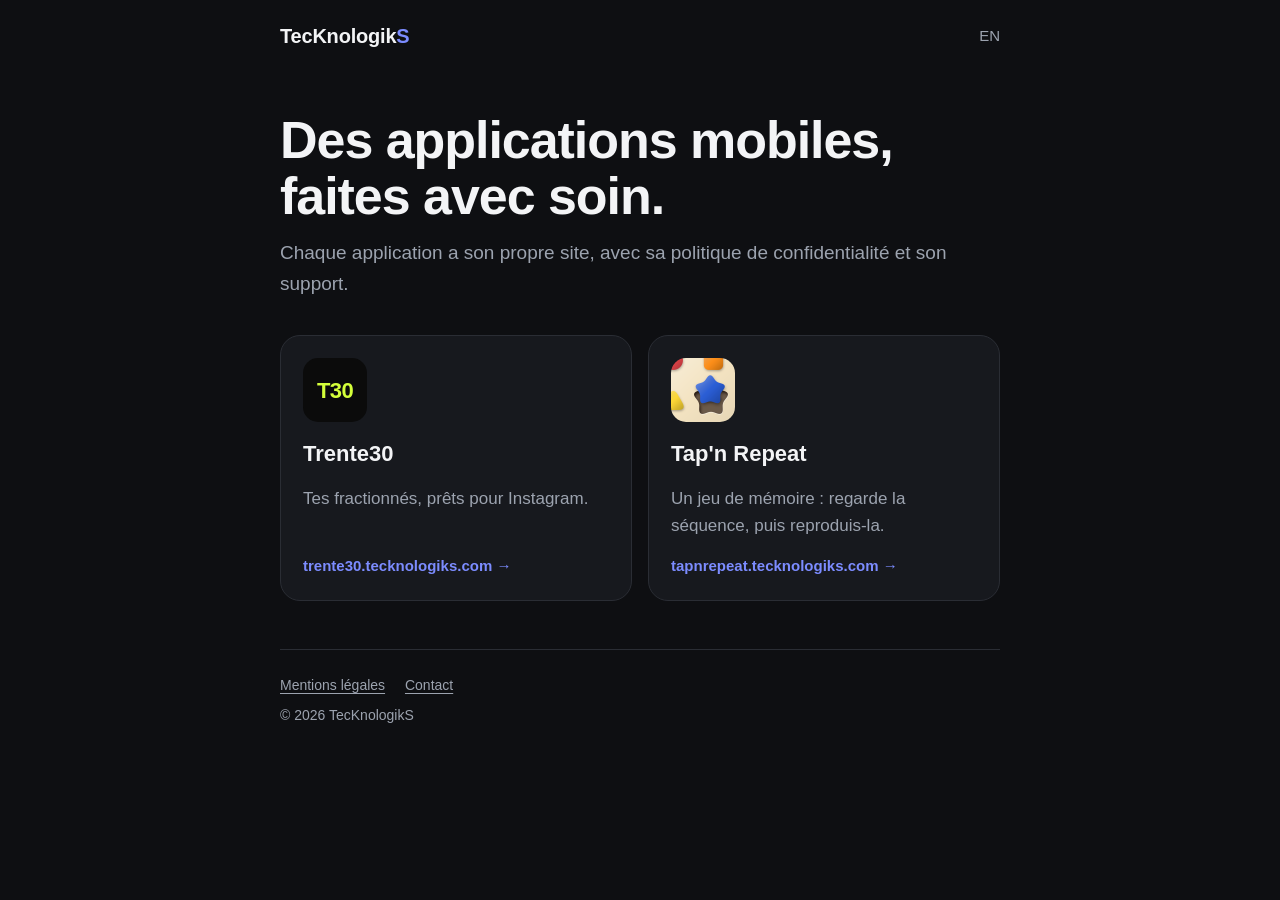
==== fr/index.html @ 54e723e6 "TKS-69: site vitrine tecknologiks.com (accueil FR/EN, mentions légales, app-ads.txt, GitHub Pages) C" ====
<!doctype html>
<html lang="fr">
<head>
  <meta charset="utf-8">
  <meta name="viewport" content="width=device-width, initial-scale=1, viewport-fit=cover">
  <title>TecKnologikS — applications mobiles</title>
  <meta name="description" content="TecKnologikS crée des applications mobiles : Trente30 et Tap'n Repeat.">
  <meta name="theme-color" content="#0e0f12">
  <link rel="alternate" hreflang="en" href="https://tecknologiks.com/">
  <link rel="alternate" hreflang="fr" href="https://tecknologiks.com/fr/">
  <link rel="alternate" hreflang="x-default" href="https://tecknologiks.com/">
  <link rel="stylesheet" href="../assets/style.css">
</head>
<body>
  <div class="wrap">
    <header class="site">
      <a class="brand" href="./">TecKnologik<span>S</span></a>
      <nav class="site" aria-label="Navigation">
        <a href="../" hreflang="en" lang="en">EN</a>
      </nav>
    </header>

    <main>
      <section class="hero">
        <h1>Des applications mobiles, faites avec soin.</h1>
        <p>Chaque application a son propre site, avec sa politique de confidentialité et son support.</p>
      </section>

      <section class="apps" aria-label="Applications">
        <a class="app" href="https://trente30.tecknologiks.com/fr/">
          <span class="icon text" aria-hidden="true">T30</span>
          <h2>Trente30</h2>
          <p>Tes fractionnés, prêts pour Instagram.</p>
          <span class="go">trente30.tecknologiks.com →</span>
        </a>
        <a class="app" href="https://tapnrepeat.tecknologiks.com/">
          <img class="icon" src="../assets/tapnrepeat.png" width="64" height="64" alt="">
          <h2>Tap'n Repeat</h2>
          <p>Un jeu de mémoire : regarde la séquence, puis reproduis-la.</p>
          <span class="go">tapnrepeat.tecknologiks.com →</span>
        </a>
      </section>
    </main>

    <footer class="site">
      <nav aria-label="Liens légaux">
        <a href="mentions-legales.html">Mentions légales</a>
        <a href="mailto:support@tecknologiks.com">Contact</a>
      </nav>
      <p>© 2026 TecKnologikS</p>
    </footer>
  </div>
</body>
</html>
---- assets/style.css ----
/* TecKnologikS site: a small hub that points to each app's own site.
   System fonts only, no third-party requests, no cookies. */

:root {
  --bg: #0e0f12;
  --surface: #17191e;
  --line: #2a2d34;
  --text: #f3f4f6;
  --muted: #9ca3af;
  --accent: #7c8cff;
  --radius: 20px;
  --max: 760px;
}

* { box-sizing: border-box; }
html { -webkit-text-size-adjust: 100%; }
body {
  margin: 0;
  background: var(--bg);
  color: var(--text);
  font-family: -apple-system, BlinkMacSystemFont, "Segoe UI", Roboto, Helvetica, Arial, sans-serif;
  font-size: 17px;
  line-height: 1.6;
}
a { color: var(--accent); text-underline-offset: 3px; }
a:focus-visible { outline: 2px solid var(--accent); outline-offset: 3px; }

.wrap { max-width: var(--max); margin: 0 auto; padding: 0 20px; }

header.site { display: flex; align-items: center; justify-content: space-between; padding: 20px 0; }
.brand { font-weight: 800; font-size: 20px; color: var(--text); text-decoration: none; letter-spacing: -0.01em; }
.brand span { color: var(--accent); }
nav.site a { color: var(--muted); text-decoration: none; margin-left: 16px; font-size: 15px; }
nav.site a:hover { color: var(--text); }

.hero { padding: 40px 0 28px; }
.hero h1 { font-size: clamp(32px, 8vw, 52px); line-height: 1.08; letter-spacing: -0.02em; margin: 0 0 14px; }
.hero p { color: var(--muted); font-size: 19px; margin: 0; }

.apps { display: grid; gap: 16px; margin: 8px 0 48px; }
@media (min-width: 600px) { .apps { grid-template-columns: 1fr 1fr; } }
.app {
  display: flex; flex-direction: column; gap: 14px;
  padding: 22px; border-radius: var(--radius);
  background: var(--surface); border: 1px solid var(--line);
  color: var(--text); text-decoration: none;
  transition: border-color .15s, transform .15s;
}
.app:hover { border-color: var(--accent); transform: translateY(-2px); }
.app .icon { width: 64px; height: 64px; border-radius: 15px; display: block; }
.app .icon.text {
  display: flex; align-items: center; justify-content: center;
  background: #0b0b0b; color: #d4ff3a; font-weight: 900; font-size: 22px; letter-spacing: -0.03em;
}
.app h2 { margin: 0; font-size: 22px; }
.app p { margin: 0; color: var(--muted); }
.app .go { margin-top: auto; color: var(--accent); font-weight: 600; font-size: 15px; }

.legal h1 { font-size: 32px; margin: 32px 0 8px; }
.legal h2 { font-size: 20px; margin: 28px 0 6px; }
.legal p { color: var(--muted); margin: 0 0 8px; }

footer.site { border-top: 1px solid var(--line); padding: 24px 0 40px; color: var(--muted); font-size: 14px; }
footer.site nav a { color: var(--muted); margin-right: 16px; }
footer.site p { margin: 8px 0 0; }
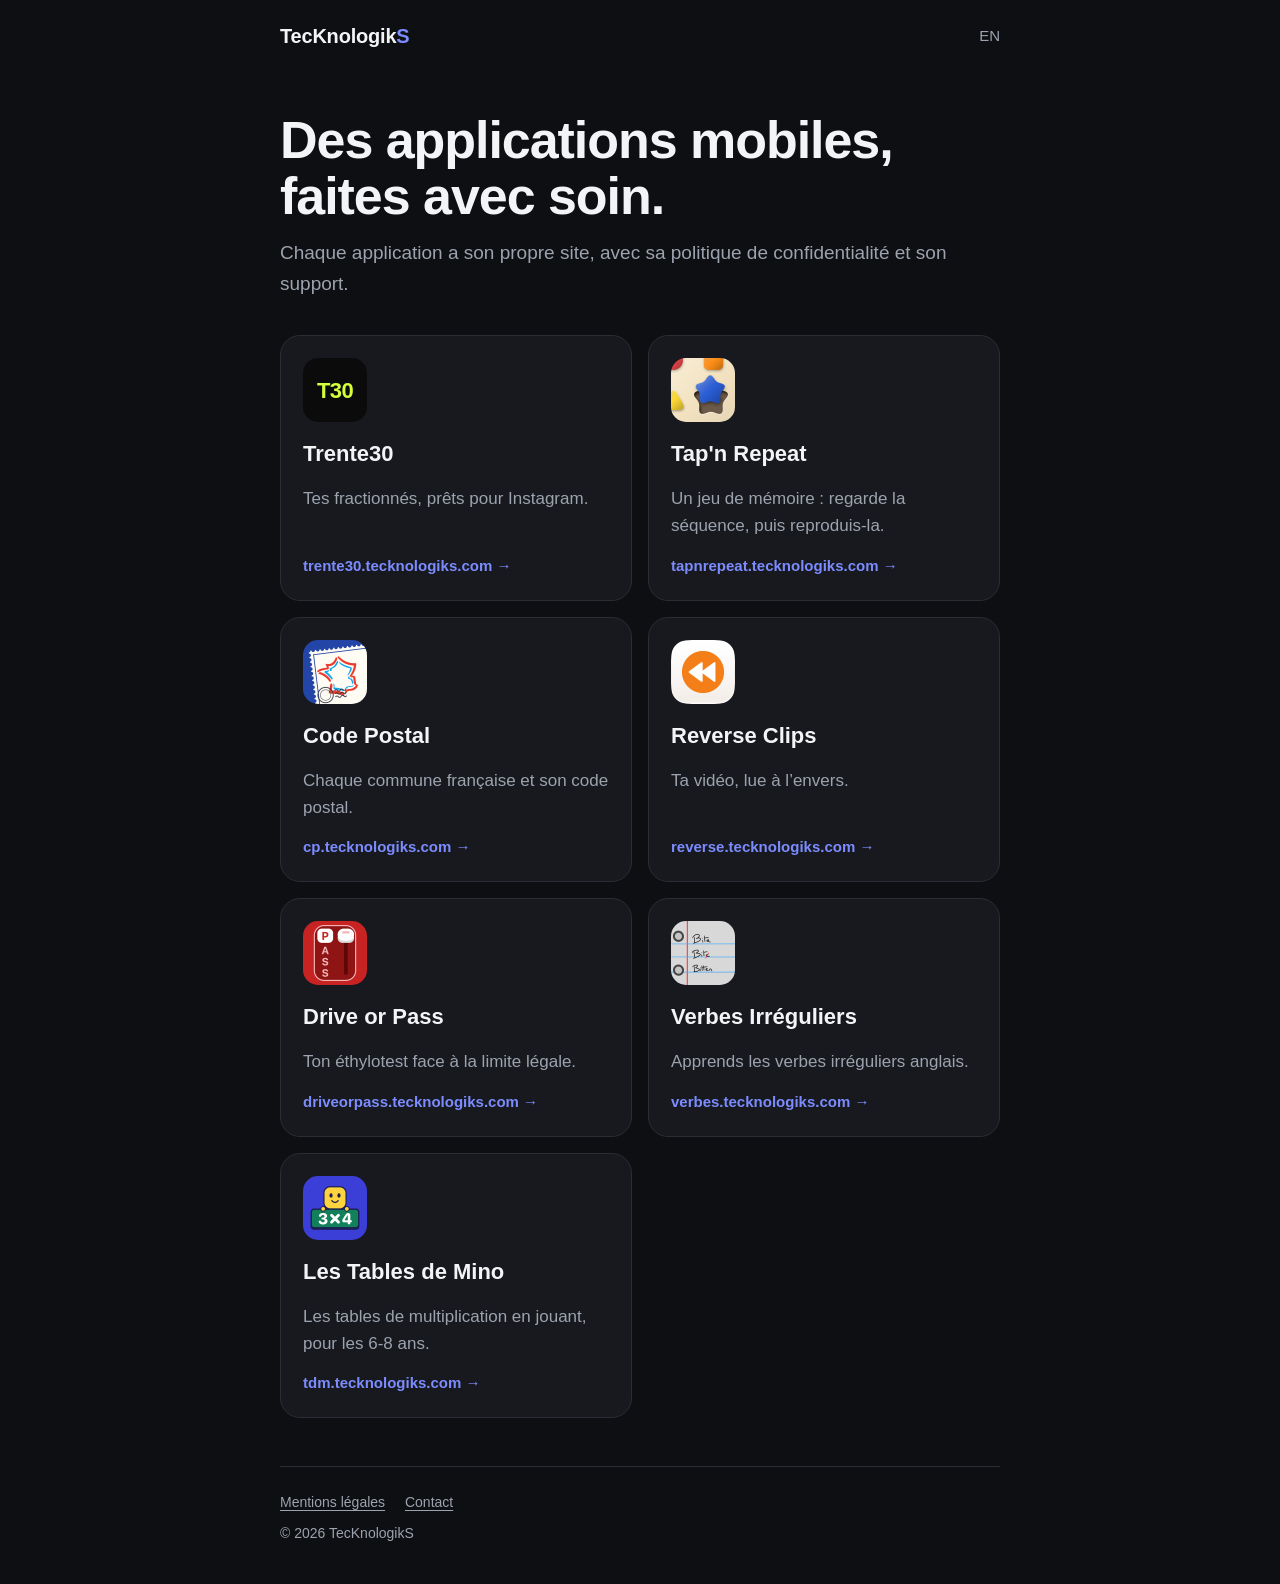
==== commit 31526939: "TKS-411: ajoute les sites de toutes les apps sur l'accueil Code Postal, Reverse Clips, Drive or Pass" ====
--- a/fr/index.html
+++ b/fr/index.html
@@ -4,7 +4,7 @@
   <meta charset="utf-8">
   <meta name="viewport" content="width=device-width, initial-scale=1, viewport-fit=cover">
   <title>TecKnologikS — applications mobiles</title>
-  <meta name="description" content="TecKnologikS crée des applications mobiles : Trente30 et Tap'n Repeat.">
+  <meta name="description" content="TecKnologikS crée des applications mobiles : Trente30, Tap'n Repeat, Code Postal, Reverse Clips, Drive or Pass, Verbes Irréguliers et Les Tables de Mino.">
   <meta name="theme-color" content="#0e0f12">
   <link rel="alternate" hreflang="en" href="https://tecknologiks.com/">
   <link rel="alternate" hreflang="fr" href="https://tecknologiks.com/fr/">
@@ -39,6 +39,36 @@
           <p>Un jeu de mémoire : regarde la séquence, puis reproduis-la.</p>
           <span class="go">tapnrepeat.tecknologiks.com →</span>
         </a>
+        <a class="app" href="https://cp.tecknologiks.com/fr/">
+          <img class="icon" src="../assets/cp.png" width="64" height="64" alt="">
+          <h2>Code Postal</h2>
+          <p>Chaque commune française et son code postal.</p>
+          <span class="go">cp.tecknologiks.com →</span>
+        </a>
+        <a class="app" href="https://reverse.tecknologiks.com/fr/">
+          <img class="icon" src="../assets/reverse.png" width="64" height="64" alt="">
+          <h2>Reverse Clips</h2>
+          <p>Ta vidéo, lue à l’envers.</p>
+          <span class="go">reverse.tecknologiks.com →</span>
+        </a>
+        <a class="app" href="https://driveorpass.tecknologiks.com/fr/">
+          <img class="icon" src="../assets/driveorpass.png" width="64" height="64" alt="">
+          <h2>Drive or Pass</h2>
+          <p>Ton éthylotest face à la limite légale.</p>
+          <span class="go">driveorpass.tecknologiks.com →</span>
+        </a>
+        <a class="app" href="https://verbes.tecknologiks.com/fr/">
+          <img class="icon" src="../assets/verbes.png" width="64" height="64" alt="">
+          <h2>Verbes Irréguliers</h2>
+          <p>Apprends les verbes irréguliers anglais.</p>
+          <span class="go">verbes.tecknologiks.com →</span>
+        </a>
+        <a class="app" href="https://tdm.tecknologiks.com/fr/">
+          <img class="icon" src="../assets/tdm.png" width="64" height="64" alt="">
+          <h2>Les Tables de Mino</h2>
+          <p>Les tables de multiplication en jouant, pour les 6-8 ans.</p>
+          <span class="go">tdm.tecknologiks.com →</span>
+        </a>
       </section>
     </main>
 
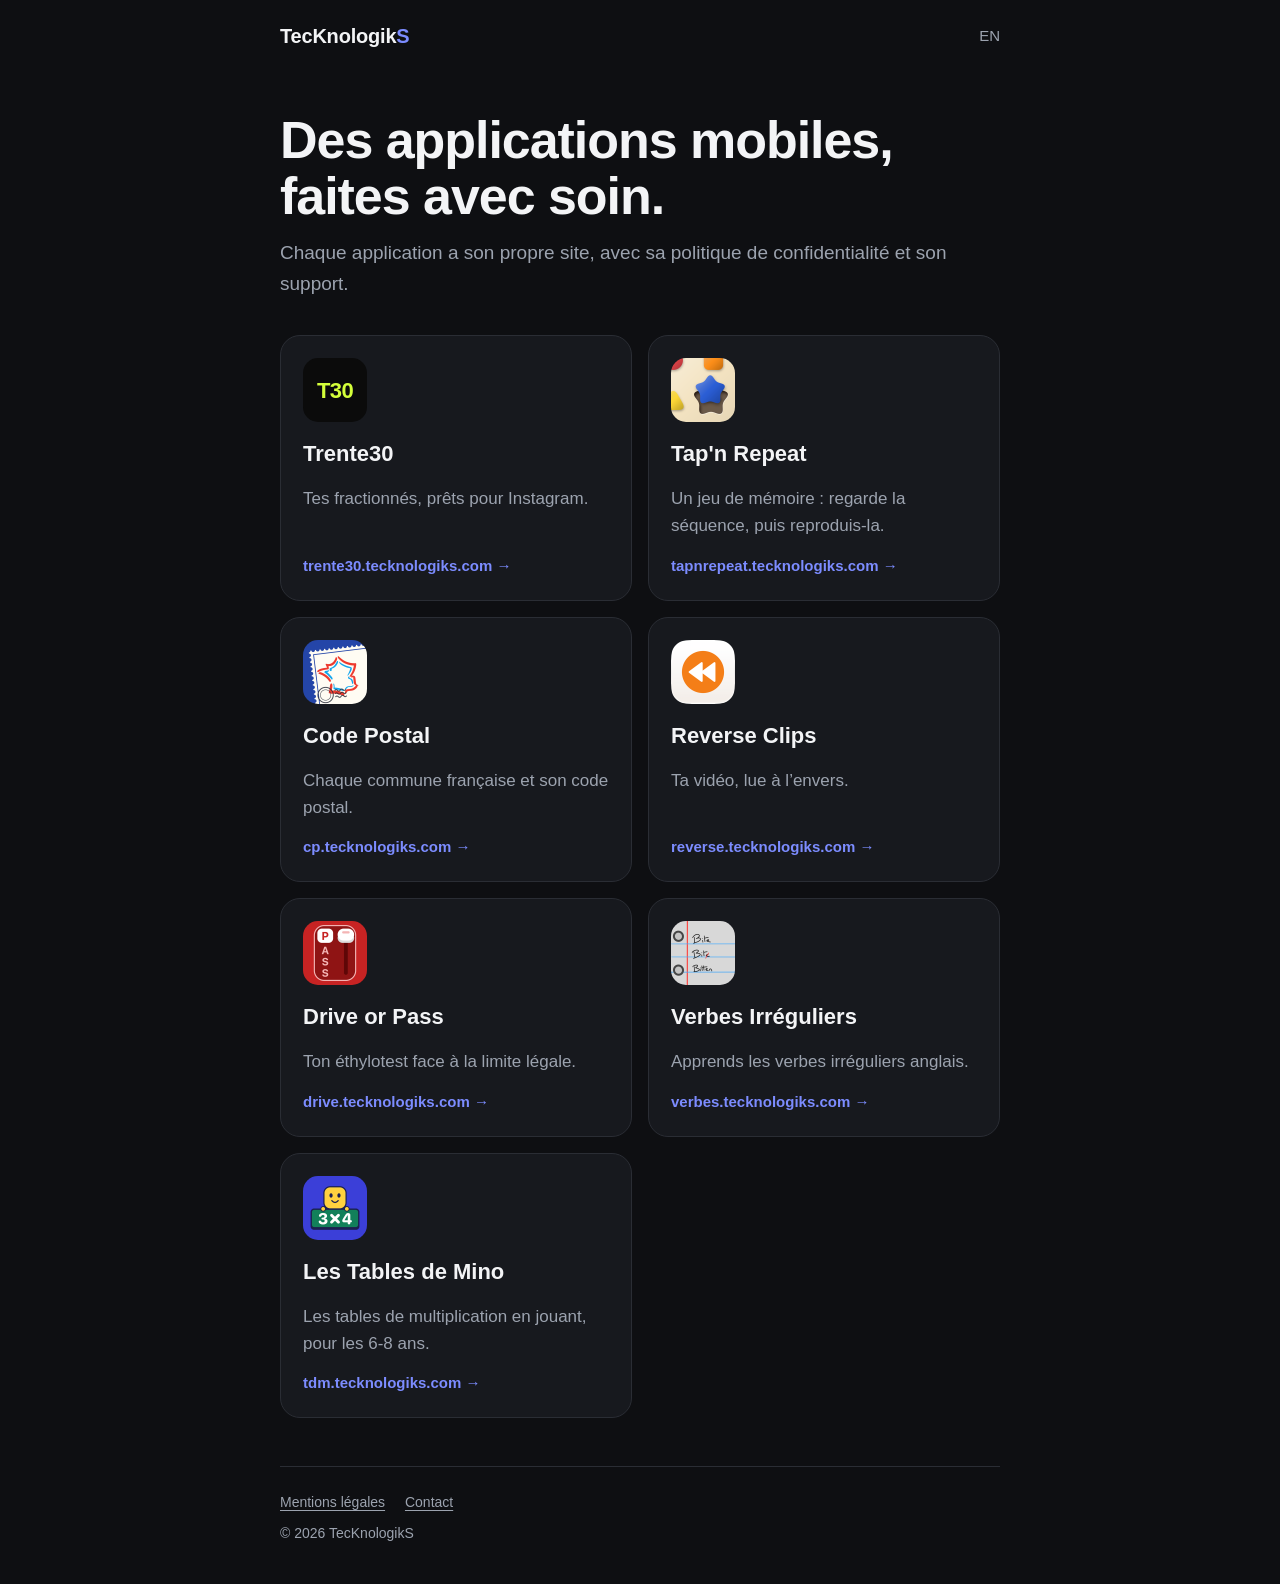
==== commit 623da098: "TKS-411: lien Drive or Pass vers drive.tecknologiks.com Co-Authored-By: Claude Opus 5.5 <noreply@ant" ====
--- a/fr/index.html
+++ b/fr/index.html
@@ -51,11 +51,11 @@
           <p>Ta vidéo, lue à l’envers.</p>
           <span class="go">reverse.tecknologiks.com →</span>
         </a>
-        <a class="app" href="https://driveorpass.tecknologiks.com/fr/">
+        <a class="app" href="https://drive.tecknologiks.com/fr/">
           <img class="icon" src="../assets/driveorpass.png" width="64" height="64" alt="">
           <h2>Drive or Pass</h2>
           <p>Ton éthylotest face à la limite légale.</p>
-          <span class="go">driveorpass.tecknologiks.com →</span>
+          <span class="go">drive.tecknologiks.com →</span>
         </a>
         <a class="app" href="https://verbes.tecknologiks.com/fr/">
           <img class="icon" src="../assets/verbes.png" width="64" height="64" alt="">
